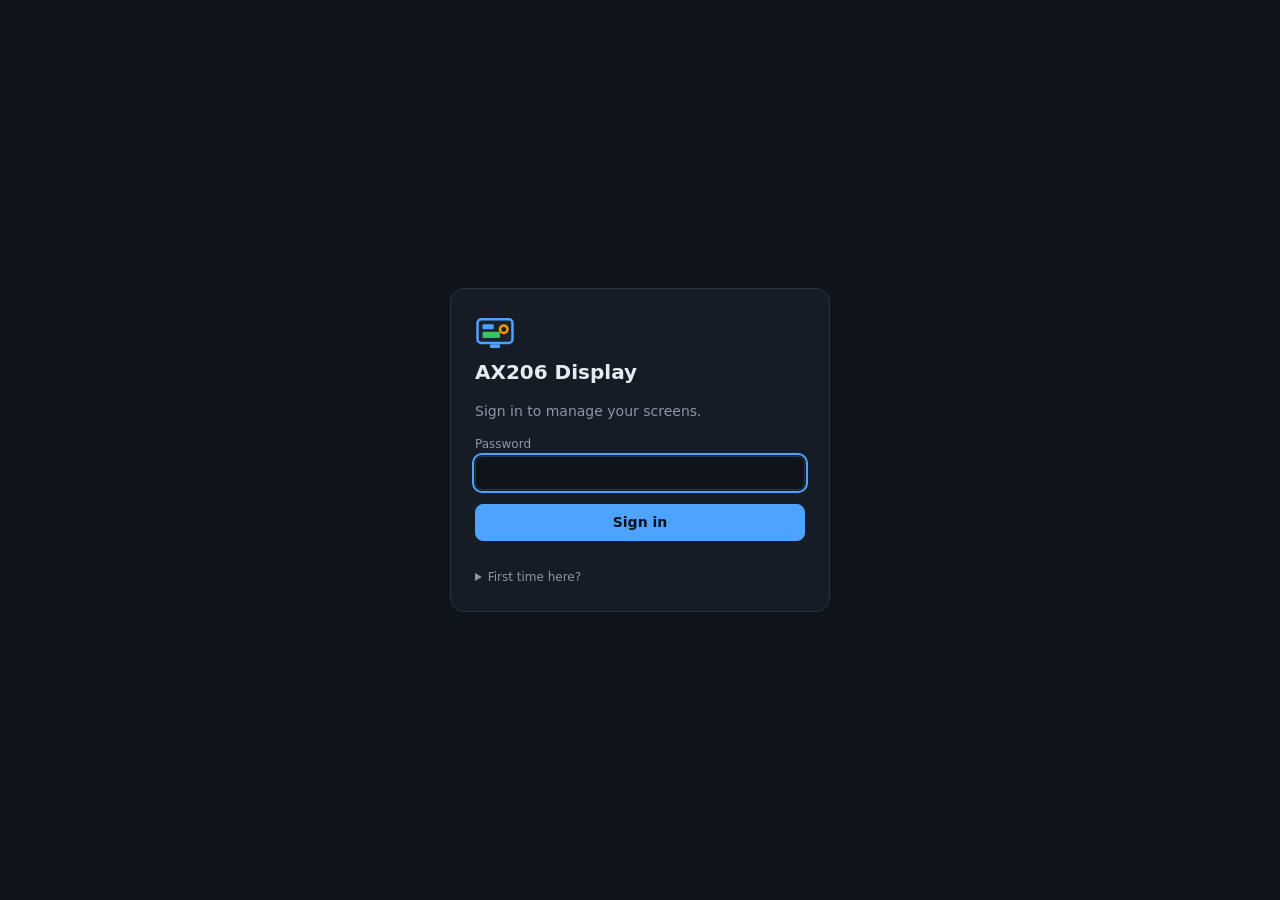
==== src/Ax206Display.Server/wwwroot/index.html @ 2ea3030c "Add a Linux/Raspberry Pi server with a web UI for managing displays The Windows tray app can't run o" ====
<!doctype html>
<html lang="en">
<head>
  <meta charset="utf-8">
  <meta name="viewport" content="width=device-width, initial-scale=1">
  <meta name="color-scheme" content="dark">
  <title>AX206 Display</title>
  <link rel="icon" href="icon.svg" type="image/svg+xml">
  <link rel="stylesheet" href="app.css">
  <script type="module" src="app.js"></script>
</head>
<body>
  <div id="login" class="login" hidden>
    <form id="login-form" class="login-card">
      <img src="icon.svg" alt="" width="40" height="40">
      <h1>AX206 Display</h1>
      <p class="muted">Sign in to manage your screens.</p>
      <label>Password
        <input id="login-password" type="password" autocomplete="current-password" required autofocus>
      </label>
      <button type="submit" class="primary">Sign in</button>
      <p id="login-error" class="error" role="alert"></p>
      <details class="hint">
        <summary>First time here?</summary>
        <p>The first start wrote a random password to <code>initial-password.txt</code> in the data directory
          (<code>/var/lib/ax206display</code> for the packaged service). Read it on the Pi with
          <code>sudo cat /var/lib/ax206display/initial-password.txt</code>.
          Forgot a password you set? Run <code>sudo ax206display-passwd</code>.</p>
      </details>
    </form>
  </div>

  <div id="app" class="app" hidden>
    <header class="topbar">
      <div class="brand"><img src="icon.svg" alt="" width="24" height="24"><span>AX206 Display</span><span id="host-name" class="muted"></span></div>
      <nav class="tabs" aria-label="Sections">
        <button type="button" data-view="displays" class="tab active">Displays</button>
        <button type="button" data-view="integrations" class="tab">Integrations</button>
        <button type="button" data-view="settings" class="tab">Settings</button>
      </nav>
      <button type="button" id="logout" class="ghost">Sign out</button>
    </header>

    <main>
      <section id="view-displays" class="view displays">
        <aside class="device-list">
          <div class="panel-head">
            <h2>Displays</h2>
            <button type="button" id="scan" class="ghost small" title="Look for newly plugged-in displays">Scan USB</button>
          </div>
          <ul id="devices"></ul>
          <p id="no-devices" class="empty" hidden>No displays yet. Plug one in and press <b>Scan USB</b>.</p>
        </aside>

        <section class="editor" id="editor" hidden>
          <div class="toolbar">
            <div class="add-buttons" id="add-buttons"></div>
            <div class="spacer"></div>
            <span id="dirty" class="dirty" hidden>Unsaved changes</span>
            <button type="button" id="revert" class="ghost">Revert</button>
            <button type="button" id="save" class="primary">Save to display</button>
          </div>
          <div class="stage-wrap" id="stage-wrap">
            <div class="stage" id="stage" tabindex="0" aria-label="Layout canvas. Arrow keys move the selected widget.">
              <img id="preview" alt="Live preview of the display">
              <div id="overlays" class="overlays"></div>
            </div>
          </div>
          <p class="muted small stage-hint">Drag to move, drag the corner to resize. Arrow keys nudge (Shift for 10 px). Hold Alt to turn off snapping.</p>
        </section>

        <aside class="inspector" id="inspector" hidden>
          <div id="widget-panel"></div>
          <div id="device-panel"></div>
        </aside>
      </section>

      <section id="view-integrations" class="view narrow" hidden>
        <h2>Integrations</h2>
        <p class="muted">Each one is tested live before it's saved. Passwords are stored encrypted on the Pi and never sent back to the browser; leave a password field blank to keep the saved one.</p>
        <div id="integrations" class="cards"></div>
      </section>

      <section id="view-settings" class="view narrow" hidden>
        <h2>Settings</h2>
        <form id="password-form" class="card">
          <h3>Change web password</h3>
          <label>Current password <input type="password" name="currentPassword" autocomplete="current-password" required></label>
          <label>New password <input type="password" name="newPassword" autocomplete="new-password" minlength="8" required></label>
          <label>Repeat new password <input type="password" name="repeatPassword" autocomplete="new-password" minlength="8" required></label>
          <div class="row"><button type="submit" class="primary">Change password</button><span class="status" role="status"></span></div>
          <p class="muted small">Changing it signs out every other browser.</p>
        </form>
        <div class="card">
          <h3>About this install</h3>
          <dl id="about" class="about"></dl>
        </div>
      </section>
    </main>
  </div>

  <div id="toast" class="toast" role="status" hidden></div>
</body>
</html>
---- src/Ax206Display.Server/wwwroot/app.css ----
:root {
  --bg: #0f131a;
  --panel: #161c26;
  --panel-2: #1d2531;
  --line: #2a3442;
  --text: #e6ebf2;
  --muted: #8b97a8;
  --accent: #4da3ff;
  --accent-ink: #06121f;
  --ok: #34c759;
  --warn: #ffb020;
  --danger: #ff5a52;
  --radius: 10px;
  --font: system-ui, -apple-system, "Segoe UI", Roboto, "Helvetica Neue", Arial, sans-serif;
  --mono: ui-monospace, "SF Mono", Menlo, Consolas, "DejaVu Sans Mono", monospace;
}

* { box-sizing: border-box; }
html, body { margin: 0; height: 100%; }
body { background: var(--bg); color: var(--text); font: 14px/1.45 var(--font); }
[hidden] { display: none !important; }
h1, h2, h3 { margin: 0 0 8px; font-weight: 600; }
h1 { font-size: 20px; }
h2 { font-size: 16px; }
h3 { font-size: 14px; }
code { font-family: var(--mono); font-size: 12px; background: var(--panel-2); padding: 1px 5px; border-radius: 4px; }
.muted { color: var(--muted); }
.small { font-size: 12px; }
.error { color: var(--danger); min-height: 1.2em; margin: 0; }

button, input, select { font: inherit; color: inherit; }
button {
  border: 1px solid var(--line); background: var(--panel-2); color: var(--text);
  padding: 7px 12px; border-radius: 8px; cursor: pointer; white-space: nowrap;
}
button:hover { border-color: #3b4859; }
button:focus-visible, input:focus-visible, select:focus-visible, .stage:focus-visible { outline: 2px solid var(--accent); outline-offset: 1px; }
button.primary { background: var(--accent); border-color: var(--accent); color: var(--accent-ink); font-weight: 600; }
button.primary:hover { filter: brightness(1.08); }
button.ghost { background: transparent; }
button.danger { color: var(--danger); background: transparent; border-color: #4a2a2e; }
button.small { padding: 4px 9px; font-size: 12px; }
button:disabled { opacity: .5; cursor: default; }

input[type=text], input[type=password], input[type=number], input[type=url], select {
  width: 100%; background: var(--bg); border: 1px solid var(--line); border-radius: 7px; padding: 6px 8px;
}
input[type=range] { width: 100%; accent-color: var(--accent); }
input[type=checkbox] { accent-color: var(--accent); }
label { display: block; color: var(--muted); font-size: 12px; margin: 8px 0 0; }
label > input, label > select { margin-top: 3px; color: var(--text); font-size: 14px; }
label.check { display: flex; gap: 6px; align-items: center; color: var(--text); font-size: 13px; }
label.check > input { margin: 0; width: auto; }

/* Login */
.login { min-height: 100%; display: grid; place-items: center; padding: 16px; }
.login-card { width: min(380px, 100%); background: var(--panel); border: 1px solid var(--line); border-radius: 14px; padding: 24px; }
.login-card button { width: 100%; margin-top: 14px; }
.hint { margin-top: 12px; color: var(--muted); font-size: 12px; }
.hint summary { cursor: pointer; }

/* Shell */
.app { min-height: 100%; display: flex; flex-direction: column; }
.topbar {
  display: flex; align-items: center; gap: 16px; padding: 10px 16px;
  border-bottom: 1px solid var(--line); background: var(--panel); position: sticky; top: 0; z-index: 5;
}
.brand { display: flex; gap: 8px; align-items: center; font-weight: 600; }
.brand .muted { font-weight: 400; font-size: 12px; }
.tabs { display: flex; gap: 4px; margin-right: auto; }
.tab { background: transparent; border-color: transparent; color: var(--muted); }
.tab.active { color: var(--text); background: var(--panel-2); border-color: var(--line); }
main { flex: 1; display: flex; min-height: 0; }
.view { flex: 1; min-width: 0; }
.view.narrow { max-width: 760px; margin: 0 auto; padding: 20px 16px 40px; }

/* Displays */
.displays { display: grid; grid-template-columns: 240px minmax(0, 1fr) 300px; min-height: 0; }
.device-list, .inspector { background: var(--panel); border-right: 1px solid var(--line); padding: 14px; overflow: auto; }
.inspector { border-right: 0; border-left: 1px solid var(--line); }
.panel-head { display: flex; align-items: center; justify-content: space-between; margin-bottom: 10px; }
.panel-head h2 { margin: 0; }
#devices { list-style: none; margin: 0; padding: 0; display: grid; gap: 6px; }
#devices button { width: 100%; text-align: left; display: grid; gap: 2px; padding: 9px 10px; background: transparent; white-space: normal; }
#devices button.active { background: var(--panel-2); border-color: var(--accent); }
.device-name { font-weight: 600; display: flex; align-items: center; gap: 7px; overflow-wrap: anywhere; }
.device-meta { color: var(--muted); font-size: 12px; overflow-wrap: anywhere; }
.dot { width: 8px; height: 8px; border-radius: 50%; background: var(--muted); flex: none; }
.dot.on { background: var(--ok); box-shadow: 0 0 6px var(--ok); }
.empty { color: var(--muted); font-size: 13px; }

.editor { display: flex; flex-direction: column; min-width: 0; padding: 14px; gap: 10px; }
.toolbar { display: flex; flex-wrap: wrap; gap: 8px; align-items: center; }
.add-buttons { display: flex; flex-wrap: wrap; gap: 6px; }
.spacer { flex: 1; }
.dirty { color: var(--warn); font-size: 12px; }
.stage-wrap {
  flex: 1; min-height: 260px; display: grid; place-items: center; overflow: auto; padding: 18px;
  background:
    linear-gradient(45deg, #121821 25%, transparent 25%) 0 0 / 16px 16px,
    linear-gradient(-45deg, #121821 25%, transparent 25%) 0 0 / 16px 16px,
    #0c1016;
  border: 1px solid var(--line); border-radius: var(--radius);
}
.stage { position: relative; box-shadow: 0 0 0 10px #05070a, 0 12px 40px rgba(0,0,0,.6); border-radius: 2px; touch-action: none; user-select: none; }
.stage img { display: block; width: 100%; height: 100%; image-rendering: pixelated; background: #000; }
.overlays { position: absolute; inset: 0; }
.widget-box { position: absolute; border: 1px dashed rgba(77,163,255,.45); cursor: move; }
.widget-box:hover { border-color: rgba(77,163,255,.8); }
.widget-box.selected { border: 1.5px solid var(--accent); background: rgba(77,163,255,.07); }
.widget-box .tag {
  position: absolute; left: -1px; top: -18px; font-size: 10px; line-height: 16px; padding: 0 5px;
  background: var(--accent); color: var(--accent-ink); border-radius: 3px 3px 0 0; white-space: nowrap; pointer-events: none;
}
.widget-box:not(.selected) .tag { display: none; }
.widget-box .handle {
  position: absolute; right: -6px; bottom: -6px; width: 12px; height: 12px; border-radius: 3px;
  background: var(--accent); border: 2px solid var(--bg); cursor: nwse-resize; display: none;
}
.widget-box.selected .handle { display: block; }
.stage-hint { margin: 0; }

.inspector h3 { margin-top: 4px; }
.inspector section + section { margin-top: 18px; padding-top: 14px; border-top: 1px solid var(--line); }
.grid2 { display: grid; grid-template-columns: 1fr 1fr; gap: 0 8px; }
.grid4 { display: grid; grid-template-columns: repeat(4, 1fr); gap: 0 6px; }
.row { display: flex; gap: 8px; align-items: center; flex-wrap: wrap; margin-top: 10px; }
.swatches { display: flex; flex-wrap: wrap; gap: 5px; margin-top: 5px; }
.swatch { width: 22px; height: 22px; padding: 0; border-radius: 6px; border: 2px solid transparent; }
.swatch.active { border-color: var(--text); }
.swatch.none { background: repeating-linear-gradient(45deg, #333 0 4px, #555 4px 8px); }
input[type=color] { width: 30px; height: 26px; padding: 0; border: 1px solid var(--line); border-radius: 6px; background: none; }
.bg-thumb { font-size: 12px; color: var(--muted); }
.value-hint { color: var(--muted); font-size: 11px; margin-top: 2px; min-height: 1em; }

/* Cards */
.cards { display: grid; gap: 14px; margin-top: 14px; }
.card { background: var(--panel); border: 1px solid var(--line); border-radius: var(--radius); padding: 16px; }
.card + .card { margin-top: 14px; }
.card-head { display: flex; align-items: center; gap: 10px; }
.card-head h3 { margin: 0; }
.badge { font-size: 11px; padding: 2px 8px; border-radius: 99px; background: var(--panel-2); color: var(--muted); border: 1px solid var(--line); }
.badge.ok { color: var(--ok); border-color: #1f4a2c; }
.status { font-size: 13px; color: var(--muted); overflow-wrap: anywhere; }
.status.ok { color: var(--ok); }
.status.bad { color: var(--danger); }
.thumb-row { display: flex; gap: 6px; align-items: flex-end; }
.thumb-row label { flex: 1; }
.about { display: grid; grid-template-columns: max-content 1fr; gap: 6px 14px; margin: 0; }
.about dt { color: var(--muted); }
.about dd { margin: 0; overflow-wrap: anywhere; }

.toast {
  position: fixed; left: 50%; bottom: 20px; transform: translateX(-50%); z-index: 20;
  background: var(--panel-2); border: 1px solid var(--line); padding: 10px 16px; border-radius: 10px;
  box-shadow: 0 8px 30px rgba(0,0,0,.5); max-width: calc(100% - 32px);
}
.toast.bad { border-color: var(--danger); }

@media (max-width: 1100px) {
  .displays { grid-template-columns: 200px minmax(0, 1fr); }
  .inspector { grid-column: 1 / -1; border-left: 0; border-top: 1px solid var(--line); display: grid; grid-template-columns: 1fr 1fr; gap: 18px; }
  .inspector section + section { margin-top: 0; padding-top: 0; border-top: 0; }
}
@media (max-width: 720px) {
  .topbar { flex-wrap: wrap; gap: 8px; }
  .tabs { order: 3; width: 100%; }
  .displays { grid-template-columns: 1fr; }
  .device-list { border-right: 0; border-bottom: 1px solid var(--line); }
  .inspector { grid-template-columns: 1fr; }
  .editor { padding: 10px; }
  .stage-wrap { padding: 10px; }
}
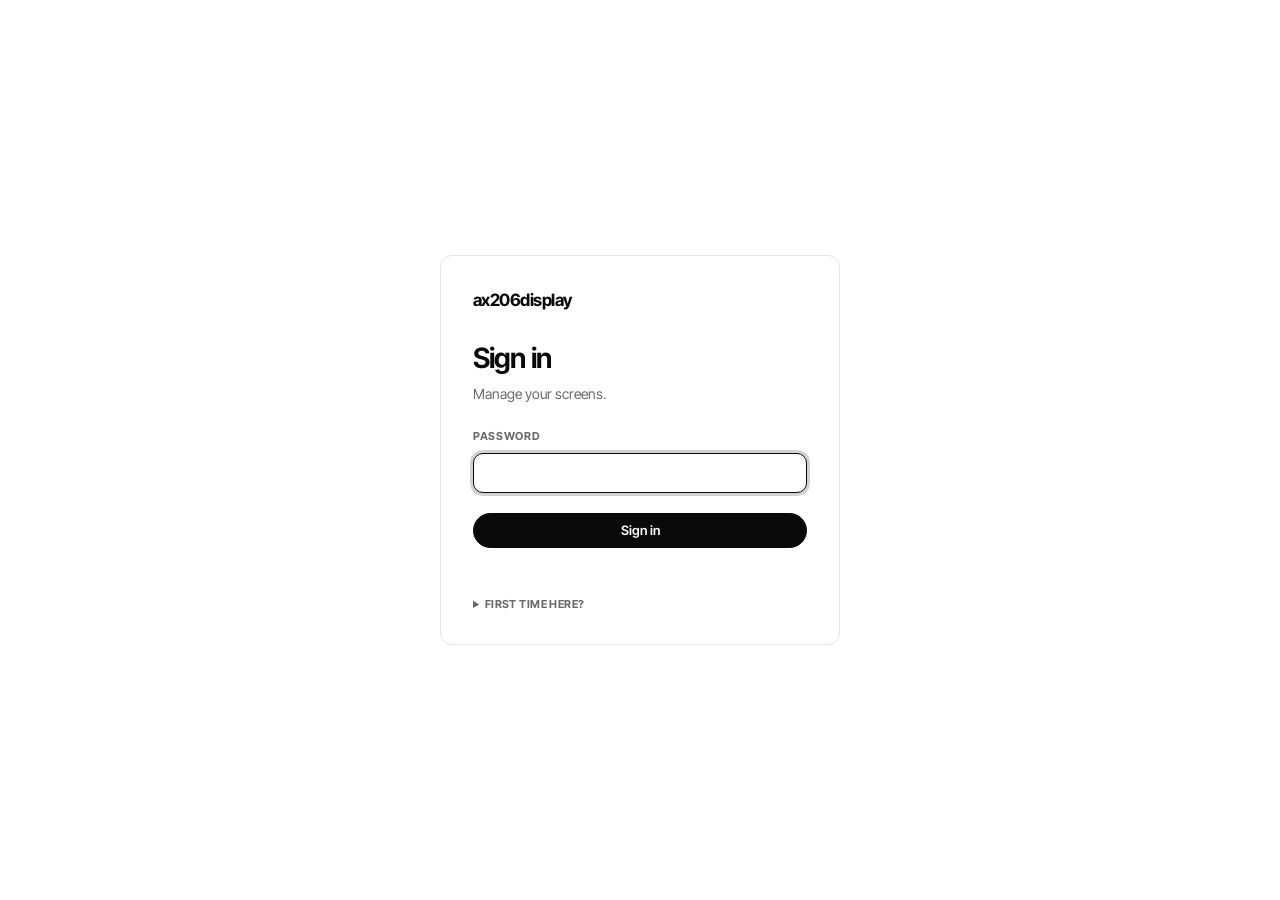
==== commit 39a43cfe: "Restyle the web UI with the Nullobj design system Monochrome, Inter Tight, pill controls, hairline r" ====
--- a/src/Ax206Display.Server/wwwroot/index.html
+++ b/src/Ax206Display.Server/wwwroot/index.html
@@ -3,25 +3,28 @@
 <head>
   <meta charset="utf-8">
   <meta name="viewport" content="width=device-width, initial-scale=1">
-  <meta name="color-scheme" content="dark">
+  <meta name="color-scheme" content="light dark">
   <title>AX206 Display</title>
   <link rel="icon" href="icon.svg" type="image/svg+xml">
+  <script src="theme.js"></script>
+  <link rel="stylesheet" href="ds.css">
   <link rel="stylesheet" href="app.css">
   <script type="module" src="app.js"></script>
 </head>
 <body>
   <div id="login" class="login" hidden>
-    <form id="login-form" class="login-card">
-      <img src="icon.svg" alt="" width="40" height="40">
-      <h1>AX206 Display</h1>
-      <p class="muted">Sign in to manage your screens.</p>
-      <label>Password
-        <input id="login-password" type="password" autocomplete="current-password" required autofocus>
-      </label>
-      <button type="submit" class="primary">Sign in</button>
+    <form id="login-form" class="card login-card">
+      <span class="brand">ax206display</span>
+      <h1>Sign in</h1>
+      <p class="muted">Manage your screens.</p>
+      <div class="field">
+        <label for="login-password">Password</label>
+        <input id="login-password" class="input" type="password" autocomplete="current-password" required autofocus>
+      </div>
+      <button type="submit" class="btn btn-primary btn-block">Sign in</button>
       <p id="login-error" class="error" role="alert"></p>
       <details class="hint">
-        <summary>First time here?</summary>
+        <summary class="caps">First time here?</summary>
         <p>The first start wrote a random password to <code>initial-password.txt</code> in the data directory
           (<code>/var/lib/ax206display</code> for the packaged service). Read it on the Pi with
           <code>sudo cat /var/lib/ax206display/initial-password.txt</code>.
@@ -30,68 +33,76 @@
     </form>
   </div>
 
-  <div id="app" class="app" hidden>
-    <header class="topbar">
-      <div class="brand"><img src="icon.svg" alt="" width="24" height="24"><span>AX206 Display</span><span id="host-name" class="muted"></span></div>
-      <nav class="tabs" aria-label="Sections">
-        <button type="button" data-view="displays" class="tab active">Displays</button>
-        <button type="button" data-view="integrations" class="tab">Integrations</button>
-        <button type="button" data-view="settings" class="tab">Settings</button>
+  <div id="app" class="shell" hidden>
+    <aside class="rail">
+      <span class="brand">ax206display</span>
+      <nav class="nav" aria-label="Sections">
+        <button type="button" data-view="displays" class="tab active" data-active="true">Displays</button>
+        <button type="button" data-view="integrations" class="tab" data-active="false">Integrations</button>
+        <button type="button" data-view="settings" class="tab" data-active="false">Settings</button>
       </nav>
-      <button type="button" id="logout" class="ghost">Sign out</button>
-    </header>
+      <div class="rail-foot">
+        <button type="button" id="theme-toggle" class="rail-link caps" aria-label="Switch between light and dark">Dark mode</button>
+        <button type="button" id="logout" class="rail-link caps">Sign out</button>
+      </div>
+    </aside>
 
-    <main>
-      <section id="view-displays" class="view displays">
-        <aside class="device-list">
-          <div class="panel-head">
-            <h2>Displays</h2>
-            <button type="button" id="scan" class="ghost small" title="Look for newly plugged-in displays">Scan USB</button>
-          </div>
+    <main class="main">
+      <div class="dateline caps">
+        <span>AX206 Display <span id="host-name"></span></span>
+        <span id="dateline-count"></span>
+      </div>
+
+      <section id="view-displays" class="view">
+        <h1 class="view-title">Displays</h1>
+        <div class="device-bar">
           <ul id="devices"></ul>
-          <p id="no-devices" class="empty" hidden>No displays yet. Plug one in and press <b>Scan USB</b>.</p>
-        </aside>
+          <button type="button" id="scan" class="btn small" title="Look for newly plugged-in displays">Scan USB <span class="arrow">→</span></button>
+        </div>
+        <p id="no-devices" class="empty" hidden>No displays yet. Plug one in and press <b>Scan USB</b>.</p>
 
-        <section class="editor" id="editor" hidden>
-          <div class="toolbar">
-            <div class="add-buttons" id="add-buttons"></div>
-            <div class="spacer"></div>
-            <span id="dirty" class="dirty" hidden>Unsaved changes</span>
-            <button type="button" id="revert" class="ghost">Revert</button>
-            <button type="button" id="save" class="primary">Save to display</button>
-          </div>
-          <div class="stage-wrap" id="stage-wrap">
-            <div class="stage" id="stage" tabindex="0" aria-label="Layout canvas. Arrow keys move the selected widget.">
-              <img id="preview" alt="Live preview of the display">
-              <div id="overlays" class="overlays"></div>
+        <div class="workspace" id="workspace" hidden>
+          <section class="editor" id="editor">
+            <div class="toolbar">
+              <div class="add-buttons" id="add-buttons"></div>
+              <div class="spacer"></div>
+              <span id="dirty" class="dirty caps" hidden>Unsaved changes</span>
+              <button type="button" id="revert" class="btn small">Revert</button>
+              <button type="button" id="save" class="btn btn-primary small">Save to display</button>
             </div>
-          </div>
-          <p class="muted small stage-hint">Drag to move, drag the corner to resize. Arrow keys nudge (Shift for 10 px). Hold Alt to turn off snapping.</p>
-        </section>
+            <div class="stage-wrap" id="stage-wrap">
+              <div class="stage" id="stage" tabindex="0" aria-label="Layout canvas. Arrow keys move the selected widget.">
+                <img id="preview" alt="Live preview of the display">
+                <div id="overlays" class="overlays"></div>
+              </div>
+            </div>
+            <p class="muted small stage-hint">Drag to move, drag the corner to resize. Arrow keys nudge (Shift for 10 px). Hold Alt to turn off snapping.</p>
+          </section>
 
-        <aside class="inspector" id="inspector" hidden>
-          <div id="widget-panel"></div>
-          <div id="device-panel"></div>
-        </aside>
+          <aside class="inspector card" id="inspector">
+            <div id="widget-panel"></div>
+            <div id="device-panel"></div>
+          </aside>
+        </div>
       </section>
 
       <section id="view-integrations" class="view narrow" hidden>
-        <h2>Integrations</h2>
-        <p class="muted">Each one is tested live before it's saved. Passwords are stored encrypted on the Pi and never sent back to the browser; leave a password field blank to keep the saved one.</p>
+        <h1 class="view-title">Integrations</h1>
+        <p class="muted lead">Each one is tested live before it's saved. Passwords are stored encrypted on the Pi and never sent back to the browser; leave a password field blank to keep the saved one.</p>
         <div id="integrations" class="cards"></div>
       </section>
 
       <section id="view-settings" class="view narrow" hidden>
-        <h2>Settings</h2>
-        <form id="password-form" class="card">
+        <h1 class="view-title">Settings</h1>
+        <form id="password-form" class="card pad">
           <h3>Change web password</h3>
-          <label>Current password <input type="password" name="currentPassword" autocomplete="current-password" required></label>
-          <label>New password <input type="password" name="newPassword" autocomplete="new-password" minlength="8" required></label>
-          <label>Repeat new password <input type="password" name="repeatPassword" autocomplete="new-password" minlength="8" required></label>
-          <div class="row"><button type="submit" class="primary">Change password</button><span class="status" role="status"></span></div>
+          <div class="field"><label>Current password</label><input class="input" type="password" name="currentPassword" autocomplete="current-password" required></div>
+          <div class="field"><label>New password</label><input class="input" type="password" name="newPassword" autocomplete="new-password" minlength="8" required></div>
+          <div class="field"><label>Repeat new password</label><input class="input" type="password" name="repeatPassword" autocomplete="new-password" minlength="8" required></div>
+          <div class="row"><button type="submit" class="btn btn-primary">Change password</button><span class="status" role="status"></span></div>
           <p class="muted small">Changing it signs out every other browser.</p>
         </form>
-        <div class="card">
+        <div class="card pad">
           <h3>About this install</h3>
           <dl id="about" class="about"></dl>
         </div>
--- a/src/Ax206Display.Server/wwwroot/ds.css
+++ b/src/Ax206Display.Server/wwwroot/ds.css
@@ -0,0 +1,457 @@
+/*
+ * Nullobj design system (nullobj-site 0.1.0): tokens, base styles and the
+ * global classes (.caps .pill .card .field .input .btn .seg .tag .status-dot),
+ * copied verbatim from the design system's compiled stylesheet. App-specific
+ * layout lives in app.css and only uses these tokens. To update, re-copy from
+ * the design system rather than editing here.
+ */
+@font-face{
+  font-family: 'Inter Tight Variable';
+  font-style: normal;
+  font-display: swap;
+  font-weight: 100 900;
+  src: url(fonts/inter-tight-cyrillic-ext-wght-normal.woff2) format('woff2-variations');
+  unicode-range: U+0460-052F,U+1C80-1C8A,U+20B4,U+2DE0-2DFF,U+A640-A69F,U+FE2E-FE2F;
+}
+@font-face{
+  font-family: 'Inter Tight Variable';
+  font-style: normal;
+  font-display: swap;
+  font-weight: 100 900;
+  src: url(fonts/inter-tight-cyrillic-wght-normal.woff2) format('woff2-variations');
+  unicode-range: U+0301,U+0400-045F,U+0490-0491,U+04B0-04B1,U+2116;
+}
+@font-face{
+  font-family: 'Inter Tight Variable';
+  font-style: normal;
+  font-display: swap;
+  font-weight: 100 900;
+  src: url(fonts/inter-tight-greek-ext-wght-normal.woff2) format('woff2-variations');
+  unicode-range: U+1F00-1FFF;
+}
+@font-face{
+  font-family: 'Inter Tight Variable';
+  font-style: normal;
+  font-display: swap;
+  font-weight: 100 900;
+  src: url(fonts/inter-tight-greek-wght-normal.woff2) format('woff2-variations');
+  unicode-range: U+0370-0377,U+037A-037F,U+0384-038A,U+038C,U+038E-03A1,U+03A3-03FF;
+}
+@font-face{
+  font-family: 'Inter Tight Variable';
+  font-style: normal;
+  font-display: swap;
+  font-weight: 100 900;
+  src: url(fonts/inter-tight-vietnamese-wght-normal.woff2) format('woff2-variations');
+  unicode-range: U+0102-0103,U+0110-0111,U+0128-0129,U+0168-0169,U+01A0-01A1,U+01AF-01B0,U+0300-0301,U+0303-0304,U+0308-0309,U+0323,U+0329,U+1EA0-1EF9,U+20AB;
+}
+@font-face{
+  font-family: 'Inter Tight Variable';
+  font-style: normal;
+  font-display: swap;
+  font-weight: 100 900;
+  src: url(fonts/inter-tight-latin-ext-wght-normal.woff2) format('woff2-variations');
+  unicode-range: U+0100-02BA,U+02BD-02C5,U+02C7-02CC,U+02CE-02D7,U+02DD-02FF,U+0304,U+0308,U+0329,U+1D00-1DBF,U+1E00-1E9F,U+1EF2-1EFF,U+2020,U+20A0-20AB,U+20AD-20C0,U+2113,U+2C60-2C7F,U+A720-A7FF;
+}
+@font-face{
+  font-family: 'Inter Tight Variable';
+  font-style: normal;
+  font-display: swap;
+  font-weight: 100 900;
+  src: url(fonts/inter-tight-latin-wght-normal.woff2) format('woff2-variations');
+  unicode-range: U+0000-00FF,U+0131,U+0152-0153,U+02BB-02BC,U+02C6,U+02DA,U+02DC,U+0304,U+0308,U+0329,U+2000-206F,U+20AC,U+2122,U+2191,U+2193,U+2212,U+2215,U+FEFF,U+FFFD;
+}
+
+:root {
+  --bg: #ffffff;
+  --fg: #0a0a0a;
+  --muted: #6a6a6a;
+  --faint: #9a9a9a;
+  --line: #e6e6e6;
+  --line-strong: #cfcfcf;
+  --wash: #f5f5f5;
+  --danger: #c4262b;
+  --ok: #138a4a;
+  --font-sans: "Inter Tight Variable", "Inter Tight", ui-sans-serif, system-ui, -apple-system, "Segoe UI", sans-serif;
+  --font-mono: ui-monospace, "SF Mono", "JetBrains Mono", Menlo, Consolas, monospace;
+  --gutter: clamp(16px, 2vw, 28px);
+  --page-max: 1320px;
+  --measure: 680px;
+  --radius-pill: 999px;
+  --radius-lg: 18px;
+  --radius-md: 12px;
+  --radius-sm: 8px;
+  --ease-out: cubic-bezier(0.22, 0.61, 0.36, 1);
+  --dur-fast: 140ms;
+  --dur-base: 240ms;
+  --spot: var(--fg);
+  --spot-deep: var(--fg);
+  --spot-press: #333333;
+  --spot-soft: var(--wash);
+  --on-accent: var(--bg);
+  --color-bg: var(--wash);
+  --color-surface: var(--bg);
+  --color-surface-2: #fafafa;
+  --color-surface-sunken: var(--wash);
+  --color-text: var(--fg);
+  --color-text-secondary: #4a4a4a;
+  --color-text-tertiary: var(--muted);
+  --color-border-hairline: var(--line);
+  --color-border-2: var(--line-strong);
+  --color-divider: var(--line);
+  --color-neutral-100: #f5f5f5;
+  --color-neutral-200: #ececec;
+  --color-neutral-300: #e0e0e0;
+  --color-neutral-400: #9a9a9a;
+  --color-neutral-500: #6a6a6a;
+  --color-neutral-600: #4a4a4a;
+  --color-neutral-700: #2e2e2e;
+  --color-neutral-800: #1c1c1c;
+  --color-neutral-900: #0a0a0a;
+  --status-ok: var(--ok);
+  --status-ok-soft: #dff3e8;
+  --status-warn: #b7791f;
+  --status-warn-soft: #fbefd5;
+  --status-err: var(--danger);
+  --status-err-soft: #fbe4e5;
+  --status-idle: #9a9a9a;
+  --color-danger-100: var(--status-err-soft);
+  --color-danger-400: var(--status-err);
+  --color-danger-700: #9d1c20;
+  --font-family-base: var(--font-sans);
+  --font-heading: var(--font-sans);
+  --font-body: var(--font-sans);
+  --space-xs: 4px;
+  --space-sm: 8px;
+  --space-md: 12px;
+  --space-lg: 16px;
+  --space-xl: 20px;
+  --space-2xl: 24px;
+  --space-3xl: 32px;
+  --space-1: var(--space-xs);
+  --space-2: var(--space-sm);
+  --space-3: var(--space-md);
+  --space-4: var(--space-lg);
+  --space-6: var(--space-2xl);
+  --space-8: var(--space-3xl);
+  --radius-card: var(--radius-md);
+  --radius-control: 10px;
+  --radius-badge: var(--radius-pill);
+  --radius-full: 999px;
+  --shadow-1: 0 1px 2px rgba(0, 0, 0, 0.06);
+  --shadow-pop: 0 18px 40px rgba(0, 0, 0, 0.16), 0 2px 6px rgba(0, 0, 0, 0.08);
+  --ring: 0 0 0 3px rgba(10, 10, 10, 0.18);
+  --tracking-tight: -0.03em;
+  --tracking-caps: 0.06em;
+  --leading-body: 1.5;
+  --text-heading: 14px;
+  --text-body: 14px;
+  --text-label: 11px;
+  color-scheme: light;
+}
+[data-theme="dark"] {
+  --bg: #0a0a0a;
+  --fg: #f4f4f4;
+  --muted: #9b9b9b;
+  --faint: #6f6f6f;
+  --line: #242424;
+  --line-strong: #3a3a3a;
+  --wash: #141414;
+  --danger: #ff7b7f;
+  --ok: #4cd08b;
+  --spot-press: #cfcfcf;
+  --color-bg: #050505;
+  --color-surface: #0f0f0f;
+  --color-surface-2: #141414;
+  --color-surface-sunken: #080808;
+  --color-text-secondary: #bdbdbd;
+  --color-neutral-100: #141414;
+  --color-neutral-200: #1c1c1c;
+  --color-neutral-300: #2a2a2a;
+  --color-neutral-600: #bdbdbd;
+  --color-neutral-700: #d6d6d6;
+  --color-neutral-800: #e8e8e8;
+  --color-neutral-900: #f4f4f4;
+  --status-ok-soft: #10301f;
+  --status-warn-soft: #3a2c07;
+  --status-err-soft: #3d1618;
+  --color-danger-700: #ff8a8d;
+  --shadow-1: 0 1px 2px rgba(0, 0, 0, 0.5);
+  --shadow-pop: 0 18px 40px rgba(0, 0, 0, 0.7);
+  --ring: 0 0 0 3px rgba(244, 244, 244, 0.25);
+  color-scheme: dark;
+}
+* {
+  box-sizing: border-box;
+}
+html {
+  scroll-behavior: smooth;
+}
+body {
+  margin: 0;
+  background: var(--bg);
+  color: var(--fg);
+  font-family: var(--font-sans);
+  font-size: var(--text-body);
+  line-height: var(--leading-body);
+  -webkit-font-smoothing: antialiased;
+  text-rendering: optimizeLegibility;
+  transition: background var(--dur-base) var(--ease-out), color var(--dur-base) var(--ease-out);
+}
+h1, h2, h3, h4, h5, h6 {
+  font-family: var(--font-sans);
+  margin: 0;
+}
+p {
+  margin: 0;
+}
+a {
+  color: inherit;
+  text-decoration: none;
+}
+img {
+  display: block;
+  max-width: 100%;
+}
+button {
+  font: inherit;
+  color: inherit;
+}
+:focus {
+  outline: none;
+}
+:focus-visible {
+  outline: 2px solid var(--fg);
+  outline-offset: 3px;
+}
+::selection {
+  background: var(--fg);
+  color: var(--bg);
+}
+.skip-link {
+  position: absolute;
+  left: 12px;
+  top: -60px;
+  z-index: 100;
+  background: var(--fg);
+  color: var(--bg);
+  padding: 10px 16px;
+  border-radius: var(--radius-pill);
+  font-size: 13px;
+  font-weight: 600;
+  transition: top var(--dur-fast) var(--ease-out);
+}
+.skip-link:focus {
+  top: 12px;
+}
+.container {
+  width: 100%;
+  max-width: var(--page-max);
+  margin: 0 auto;
+  padding: 0 var(--gutter);
+}
+.caps {
+  font-size: 11px;
+  font-weight: 700;
+  letter-spacing: 0.04em;
+  text-transform: uppercase;
+}
+.page-enter {
+  animation: page-enter 420ms var(--ease-out) both;
+}
+@keyframes page-enter {
+  from {
+    opacity: 0;
+    transform: translateY(10px);
+  }
+  to {
+    opacity: 1;
+    transform: none;
+  }
+}
+@media (prefers-reduced-motion: reduce) {
+  html {
+    scroll-behavior: auto;
+  }
+  .page-enter {
+    animation: none;
+  }
+  * {
+    transition-duration: 0.01ms !important;
+  }
+}
+.pill {
+  display: inline-flex;
+  align-items: center;
+  gap: 12px;
+  height: 36px;
+  padding: 0 16px;
+  border-radius: var(--radius-pill);
+  background: var(--fg);
+  color: var(--bg);
+  font-size: 11px;
+  font-weight: 500;
+  letter-spacing: 0.08em;
+  text-transform: uppercase;
+  border: 1px solid var(--fg);
+  cursor: pointer;
+  transition: background var(--dur-fast) var(--ease-out), color var(--dur-fast) var(--ease-out);
+}
+.pill:hover {
+  background: transparent;
+  color: var(--fg);
+}
+.arrow {
+  display: inline-block;
+  transition: transform 0.2s ease;
+}
+a:hover .arrow,
+a:focus-visible .arrow,
+button:hover .arrow {
+  transform: translateX(3px);
+}
+.card {
+  background: var(--color-surface);
+  border: 1px solid var(--line);
+  border-radius: var(--radius-md);
+}
+.field > label {
+  display: block;
+  font-weight: 700;
+  font-size: var(--text-label);
+  letter-spacing: var(--tracking-caps);
+  text-transform: uppercase;
+  margin-bottom: var(--space-sm);
+  color: var(--muted);
+}
+.input {
+  width: 100%;
+  min-height: 42px;
+  padding: 8px var(--space-lg);
+  font: inherit;
+  font-size: var(--text-body);
+  color: var(--fg);
+  caret-color: var(--fg);
+  background: var(--bg);
+  border: 1px solid var(--line-strong);
+  border-radius: var(--radius-control);
+  transition: border-color var(--dur-fast) var(--ease-out);
+}
+.input::placeholder {
+  color: var(--faint);
+}
+.input:hover {
+  border-color: var(--faint);
+}
+.input:focus-visible {
+  outline: none;
+  border-color: var(--fg);
+  box-shadow: var(--ring);
+}
+textarea.input {
+  min-height: 90px;
+  resize: vertical;
+}
+.btn {
+  display: inline-flex;
+  align-items: center;
+  justify-content: center;
+  gap: 6px;
+  cursor: pointer;
+  font-weight: 600;
+  font-size: 13px;
+  line-height: 1.2;
+  color: var(--fg);
+  background: var(--bg);
+  border: 1px solid var(--line-strong);
+  padding: 9px var(--space-xl);
+  border-radius: var(--radius-pill);
+  transition: background var(--dur-fast) var(--ease-out), border-color var(--dur-fast) var(--ease-out), color var(--dur-fast) var(--ease-out);
+}
+.btn:hover {
+  border-color: var(--fg);
+}
+.btn:disabled {
+  opacity: 0.4;
+  cursor: not-allowed;
+}
+.btn-primary {
+  background: var(--fg);
+  border-color: var(--fg);
+  color: var(--bg);
+}
+.btn-primary:hover {
+  background: var(--spot-press);
+  border-color: var(--spot-press);
+}
+.btn-block {
+  width: 100%;
+}
+.seg {
+  display: inline-flex;
+  gap: var(--space-xs);
+  padding: var(--space-xs);
+  background: var(--wash);
+  border: 1px solid var(--line);
+  border-radius: var(--radius-pill);
+}
+.seg-opt {
+  display: inline-flex;
+  align-items: center;
+  gap: 6px;
+  padding: 6px 16px;
+  font-size: 13px;
+  color: var(--muted);
+  border-radius: var(--radius-pill);
+  cursor: pointer;
+  transition: background var(--dur-fast) var(--ease-out), color var(--dur-fast) var(--ease-out);
+}
+.seg-opt:has(input:checked) {
+  background: var(--fg);
+  color: var(--bg);
+  font-weight: 600;
+}
+.seg-opt:not(:has(input:checked)):hover {
+  color: var(--fg);
+}
+.seg-opt input {
+  position: absolute;
+  opacity: 0;
+  width: 0;
+  height: 0;
+  pointer-events: none;
+}
+.tag {
+  display: inline-flex;
+  align-items: center;
+  font-size: 11px;
+  font-weight: 600;
+  letter-spacing: 0.04em;
+  text-transform: uppercase;
+  padding: 4px 12px;
+  border-radius: var(--radius-pill);
+  border: 1px solid var(--line-strong);
+  color: var(--muted);
+}
+.tag-accent {
+  background: var(--fg);
+  border-color: var(--fg);
+  color: var(--bg);
+}
+.status-dot {
+  display: inline-block;
+  width: 6px;
+  height: 6px;
+  border-radius: var(--radius-full);
+  background: var(--status-idle);
+  flex: none;
+}
+.status-dot[data-status="ok"] {
+  background: var(--status-ok);
+}
+.status-dot[data-status="warn"] {
+  background: var(--status-warn);
+}
+.status-dot[data-status="err"] {
+  background: var(--status-err);
+}
--- a/src/Ax206Display.Server/wwwroot/app.css
+++ b/src/Ax206Display.Server/wwwroot/app.css
@@ -1,173 +1,215 @@
-:root {
-  --bg: #0f131a;
-  --panel: #161c26;
-  --panel-2: #1d2531;
-  --line: #2a3442;
-  --text: #e6ebf2;
-  --muted: #8b97a8;
-  --accent: #4da3ff;
-  --accent-ink: #06121f;
-  --ok: #34c759;
-  --warn: #ffb020;
-  --danger: #ff5a52;
-  --radius: 10px;
-  --font: system-ui, -apple-system, "Segoe UI", Roboto, "Helvetica Neue", Arial, sans-serif;
-  --mono: ui-monospace, "SF Mono", Menlo, Consolas, "DejaVu Sans Mono", monospace;
-}
-
-* { box-sizing: border-box; }
-html, body { margin: 0; height: 100%; }
-body { background: var(--bg); color: var(--text); font: 14px/1.45 var(--font); }
+/*
+ * App layout, styled with the Nullobj design system (ds.css): its tokens and
+ * global classes only. No colour accents, no card shadows, one typeface.
+ * Light and dark come from html[data-theme], set by theme.js.
+ */
+
 [hidden] { display: none !important; }
-h1, h2, h3 { margin: 0 0 8px; font-weight: 600; }
-h1 { font-size: 20px; }
-h2 { font-size: 16px; }
-h3 { font-size: 14px; }
-code { font-family: var(--mono); font-size: 12px; background: var(--panel-2); padding: 1px 5px; border-radius: 4px; }
+html, body { height: 100%; }
+h1, h2, h3 { font-weight: 650; letter-spacing: var(--tracking-tight); }
+h3 { font-size: 15px; }
+code {
+  font-family: var(--font-mono); font-size: 0.85em; background: var(--wash);
+  border: 1px solid var(--line); padding: 0.1em 0.4em; border-radius: 6px;
+}
 .muted { color: var(--muted); }
 .small { font-size: 12px; }
-.error { color: var(--danger); min-height: 1.2em; margin: 0; }
-
-button, input, select { font: inherit; color: inherit; }
-button {
-  border: 1px solid var(--line); background: var(--panel-2); color: var(--text);
-  padding: 7px 12px; border-radius: 8px; cursor: pointer; white-space: nowrap;
-}
-button:hover { border-color: #3b4859; }
-button:focus-visible, input:focus-visible, select:focus-visible, .stage:focus-visible { outline: 2px solid var(--accent); outline-offset: 1px; }
-button.primary { background: var(--accent); border-color: var(--accent); color: var(--accent-ink); font-weight: 600; }
-button.primary:hover { filter: brightness(1.08); }
-button.ghost { background: transparent; }
-button.danger { color: var(--danger); background: transparent; border-color: #4a2a2e; }
-button.small { padding: 4px 9px; font-size: 12px; }
-button:disabled { opacity: .5; cursor: default; }
+.error { color: var(--danger); min-height: 1.2em; margin-top: var(--space-md); font-size: 13px; }
+.empty { color: var(--muted); font-size: 13px; margin: var(--space-lg) 0; }
+.lead { max-width: var(--measure); margin-bottom: var(--space-2xl); }
+.brand { font-weight: 700; font-size: 17px; letter-spacing: var(--tracking-tight); display: block; }
+
+/* ---------------------------------------------------------------- controls */
+
+label {
+  display: block; margin-top: var(--space-md); font-weight: 700; font-size: var(--text-label);
+  letter-spacing: var(--tracking-caps); text-transform: uppercase; color: var(--muted);
+}
+label > input:not([type=checkbox]):not([type=range]):not([type=color]),
+label > select,
+label > .swatches { margin-top: var(--space-sm); }
+label.check {
+  display: flex; align-items: center; gap: var(--space-sm); margin-top: 0; color: var(--fg);
+  font-weight: 500; font-size: 13px; letter-spacing: 0; text-transform: none; cursor: pointer;
+}
+label.check > input { margin: 0; width: auto; }
 
 input[type=text], input[type=password], input[type=number], input[type=url], select {
-  width: 100%; background: var(--bg); border: 1px solid var(--line); border-radius: 7px; padding: 6px 8px;
-}
-input[type=range] { width: 100%; accent-color: var(--accent); }
-input[type=checkbox] { accent-color: var(--accent); }
-label { display: block; color: var(--muted); font-size: 12px; margin: 8px 0 0; }
-label > input, label > select { margin-top: 3px; color: var(--text); font-size: 14px; }
-label.check { display: flex; gap: 6px; align-items: center; color: var(--text); font-size: 13px; }
-label.check > input { margin: 0; width: auto; }
-
-/* Login */
-.login { min-height: 100%; display: grid; place-items: center; padding: 16px; }
-.login-card { width: min(380px, 100%); background: var(--panel); border: 1px solid var(--line); border-radius: 14px; padding: 24px; }
-.login-card button { width: 100%; margin-top: 14px; }
-.hint { margin-top: 12px; color: var(--muted); font-size: 12px; }
-.hint summary { cursor: pointer; }
-
-/* Shell */
-.app { min-height: 100%; display: flex; flex-direction: column; }
-.topbar {
-  display: flex; align-items: center; gap: 16px; padding: 10px 16px;
-  border-bottom: 1px solid var(--line); background: var(--panel); position: sticky; top: 0; z-index: 5;
-}
-.brand { display: flex; gap: 8px; align-items: center; font-weight: 600; }
-.brand .muted { font-weight: 400; font-size: 12px; }
-.tabs { display: flex; gap: 4px; margin-right: auto; }
-.tab { background: transparent; border-color: transparent; color: var(--muted); }
-.tab.active { color: var(--text); background: var(--panel-2); border-color: var(--line); }
-main { flex: 1; display: flex; min-height: 0; }
-.view { flex: 1; min-width: 0; }
-.view.narrow { max-width: 760px; margin: 0 auto; padding: 20px 16px 40px; }
-
-/* Displays */
-.displays { display: grid; grid-template-columns: 240px minmax(0, 1fr) 300px; min-height: 0; }
-.device-list, .inspector { background: var(--panel); border-right: 1px solid var(--line); padding: 14px; overflow: auto; }
-.inspector { border-right: 0; border-left: 1px solid var(--line); }
-.panel-head { display: flex; align-items: center; justify-content: space-between; margin-bottom: 10px; }
-.panel-head h2 { margin: 0; }
-#devices { list-style: none; margin: 0; padding: 0; display: grid; gap: 6px; }
-#devices button { width: 100%; text-align: left; display: grid; gap: 2px; padding: 9px 10px; background: transparent; white-space: normal; }
-#devices button.active { background: var(--panel-2); border-color: var(--accent); }
-.device-name { font-weight: 600; display: flex; align-items: center; gap: 7px; overflow-wrap: anywhere; }
-.device-meta { color: var(--muted); font-size: 12px; overflow-wrap: anywhere; }
-.dot { width: 8px; height: 8px; border-radius: 50%; background: var(--muted); flex: none; }
-.dot.on { background: var(--ok); box-shadow: 0 0 6px var(--ok); }
-.empty { color: var(--muted); font-size: 13px; }
-
-.editor { display: flex; flex-direction: column; min-width: 0; padding: 14px; gap: 10px; }
-.toolbar { display: flex; flex-wrap: wrap; gap: 8px; align-items: center; }
-.add-buttons { display: flex; flex-wrap: wrap; gap: 6px; }
-.spacer { flex: 1; }
-.dirty { color: var(--warn); font-size: 12px; }
-.stage-wrap {
-  flex: 1; min-height: 260px; display: grid; place-items: center; overflow: auto; padding: 18px;
-  background:
-    linear-gradient(45deg, #121821 25%, transparent 25%) 0 0 / 16px 16px,
-    linear-gradient(-45deg, #121821 25%, transparent 25%) 0 0 / 16px 16px,
-    #0c1016;
-  border: 1px solid var(--line); border-radius: var(--radius);
-}
-.stage { position: relative; box-shadow: 0 0 0 10px #05070a, 0 12px 40px rgba(0,0,0,.6); border-radius: 2px; touch-action: none; user-select: none; }
-.stage img { display: block; width: 100%; height: 100%; image-rendering: pixelated; background: #000; }
-.overlays { position: absolute; inset: 0; }
-.widget-box { position: absolute; border: 1px dashed rgba(77,163,255,.45); cursor: move; }
-.widget-box:hover { border-color: rgba(77,163,255,.8); }
-.widget-box.selected { border: 1.5px solid var(--accent); background: rgba(77,163,255,.07); }
-.widget-box .tag {
-  position: absolute; left: -1px; top: -18px; font-size: 10px; line-height: 16px; padding: 0 5px;
-  background: var(--accent); color: var(--accent-ink); border-radius: 3px 3px 0 0; white-space: nowrap; pointer-events: none;
-}
-.widget-box:not(.selected) .tag { display: none; }
-.widget-box .handle {
-  position: absolute; right: -6px; bottom: -6px; width: 12px; height: 12px; border-radius: 3px;
-  background: var(--accent); border: 2px solid var(--bg); cursor: nwse-resize; display: none;
-}
-.widget-box.selected .handle { display: block; }
-.stage-hint { margin: 0; }
-
-.inspector h3 { margin-top: 4px; }
-.inspector section + section { margin-top: 18px; padding-top: 14px; border-top: 1px solid var(--line); }
-.grid2 { display: grid; grid-template-columns: 1fr 1fr; gap: 0 8px; }
-.grid4 { display: grid; grid-template-columns: repeat(4, 1fr); gap: 0 6px; }
-.row { display: flex; gap: 8px; align-items: center; flex-wrap: wrap; margin-top: 10px; }
-.swatches { display: flex; flex-wrap: wrap; gap: 5px; margin-top: 5px; }
-.swatch { width: 22px; height: 22px; padding: 0; border-radius: 6px; border: 2px solid transparent; }
-.swatch.active { border-color: var(--text); }
-.swatch.none { background: repeating-linear-gradient(45deg, #333 0 4px, #555 4px 8px); }
-input[type=color] { width: 30px; height: 26px; padding: 0; border: 1px solid var(--line); border-radius: 6px; background: none; }
-.bg-thumb { font-size: 12px; color: var(--muted); }
-.value-hint { color: var(--muted); font-size: 11px; margin-top: 2px; min-height: 1em; }
-
-/* Cards */
-.cards { display: grid; gap: 14px; margin-top: 14px; }
-.card { background: var(--panel); border: 1px solid var(--line); border-radius: var(--radius); padding: 16px; }
-.card + .card { margin-top: 14px; }
-.card-head { display: flex; align-items: center; gap: 10px; }
-.card-head h3 { margin: 0; }
-.badge { font-size: 11px; padding: 2px 8px; border-radius: 99px; background: var(--panel-2); color: var(--muted); border: 1px solid var(--line); }
-.badge.ok { color: var(--ok); border-color: #1f4a2c; }
+  display: block; width: 100%; min-height: 40px; padding: 7px var(--space-lg); font: inherit; font-size: var(--text-body);
+  font-weight: 400; letter-spacing: 0; text-transform: none; color: var(--fg); caret-color: var(--fg);
+  background: var(--bg); border: 1px solid var(--line-strong); border-radius: var(--radius-control);
+  transition: border-color var(--dur-fast) var(--ease-out);
+}
+input[type=text]:hover, input[type=password]:hover, input[type=number]:hover, input[type=url]:hover, select:hover { border-color: var(--faint); }
+input[type=text]:focus-visible, input[type=password]:focus-visible, input[type=number]:focus-visible,
+input[type=url]:focus-visible, select:focus-visible { outline: none; border-color: var(--fg); box-shadow: var(--ring); }
+input::placeholder { color: var(--faint); }
+input[type=range] { width: 100%; accent-color: var(--fg); margin-top: var(--space-sm); }
+input[type=checkbox] { accent-color: var(--fg); }
+input[type=color] {
+  width: 28px; height: 28px; padding: 0; background: none; cursor: pointer;
+  border: 1px solid var(--line-strong); border-radius: 6px;
+}
+select { padding-right: 32px; }
+
+.btn.small { padding: 5px 14px; font-size: 12px; }
+.btn.danger { color: var(--danger); }
+.btn.danger:hover { border-color: var(--danger); }
+.btn:focus-visible, .rail-link:focus-visible, .tab:focus-visible, .stage:focus-visible { outline: 2px solid var(--fg); outline-offset: 3px; }
+
 .status { font-size: 13px; color: var(--muted); overflow-wrap: anywhere; }
 .status.ok { color: var(--ok); }
 .status.bad { color: var(--danger); }
-.thumb-row { display: flex; gap: 6px; align-items: flex-end; }
+
+/* ------------------------------------------------------------------- login */
+
+.login { min-height: 100%; display: grid; place-items: center; padding: var(--space-lg); }
+.login-card { width: min(400px, 100%); padding: 32px; }
+.login-card h1 { font-size: 28px; margin: var(--space-2xl) 0 var(--space-xs); }
+.login-card .field { margin-top: var(--space-2xl); margin-bottom: var(--space-lg); }
+.login-card .btn { margin-top: var(--space-xs); }
+.hint { margin-top: var(--space-xl); color: var(--muted); font-size: 12px; }
+.hint summary { cursor: pointer; color: var(--muted); }
+.hint p { margin-top: var(--space-md); line-height: 1.6; }
+
+/* ------------------------------------------------------------------- shell */
+
+.shell { display: flex; gap: var(--space-xl); min-height: 100%; padding: var(--space-xl); align-items: flex-start; }
+.rail {
+  flex: 0 0 200px; position: sticky; top: var(--space-xl); display: flex; flex-direction: column;
+  padding: var(--space-xl) var(--space-lg); min-height: calc(100vh - 2 * var(--space-xl));
+}
+.rail .brand { margin-bottom: var(--space-2xl); }
+.nav { display: flex; flex-direction: column; gap: var(--space-sm); }
+.tab {
+  font: inherit; font-size: var(--text-body); text-align: left; padding: 8px 12px; cursor: pointer;
+  background: none; border: 0; border-radius: var(--radius-control); color: var(--color-text-secondary);
+}
+.tab:hover { background: color-mix(in srgb, var(--fg) 6%, transparent); }
+.tab.active { background: var(--fg); color: var(--bg); font-weight: 600; }
+.rail-foot { margin-top: auto; padding-top: var(--space-2xl); display: flex; flex-direction: column; align-items: flex-start; gap: 2px; }
+.rail-link {
+  background: none; border: 0; padding: 8px 12px; margin-left: -12px; cursor: pointer;
+  color: var(--color-text-secondary); font-family: inherit;
+}
+.rail-link:hover { color: var(--fg); }
+
+.main { flex: 1; min-width: 0; padding: var(--space-xl) clamp(20px, 3vw, 40px); }
+.dateline {
+  display: flex; flex-wrap: wrap; justify-content: space-between; gap: var(--space-sm) var(--space-lg);
+  color: var(--color-text-secondary); padding-bottom: var(--space-md); margin-bottom: var(--space-2xl);
+  border-bottom: 1px solid var(--color-border-hairline); font-weight: 500; letter-spacing: var(--tracking-caps);
+}
+.view-title { font-size: 28px; margin-bottom: var(--space-xl); }
+.view.narrow { max-width: 760px; }
+.pad { padding: var(--space-xl) var(--space-2xl); }
+.card + .card, .pad + .pad { margin-top: var(--space-lg); }
+
+/* ----------------------------------------------------------------- displays */
+
+.device-bar { display: flex; flex-wrap: wrap; align-items: center; gap: var(--space-sm) var(--space-md); }
+#devices { list-style: none; margin: 0; padding: 0; display: flex; flex-wrap: wrap; gap: var(--space-sm); }
+.btn.dev { gap: var(--space-sm); }
+.btn.dev .meta { font-size: 11px; font-weight: 500; letter-spacing: 0.04em; opacity: 0.6; }
+.workspace { display: grid; grid-template-columns: minmax(0, 1fr) 320px; gap: var(--space-xl); align-items: start; margin-top: var(--space-xl); }
+.editor { display: flex; flex-direction: column; gap: var(--space-md); min-width: 0; }
+.toolbar { display: flex; flex-wrap: wrap; gap: var(--space-sm); align-items: center; }
+.add-buttons { display: flex; flex-wrap: wrap; gap: var(--space-sm); }
+.spacer { flex: 1; }
+.dirty { color: var(--fg); }
+.dirty::before { content: "● "; }
+
+.stage-wrap {
+  min-height: 260px; display: grid; place-items: center; overflow: auto; padding: var(--space-2xl);
+  background: var(--wash); border: 1px solid var(--line); border-radius: var(--radius-md);
+}
+.stage { position: relative; background: #000; outline: 1px solid var(--line-strong); outline-offset: 6px; touch-action: none; user-select: none; }
+.stage img { display: block; width: 100%; height: 100%; image-rendering: pixelated; background: #000; }
+.overlays { position: absolute; inset: 0; }
+.stage-hint { margin: 0; }
+
+/* The overlay sits on the screen image, which is always the panel's own black
+   and white pixels, so it uses fixed light-on-dark marks rather than theme tokens. */
+.widget-box { position: absolute; border: 1px dashed rgba(255, 255, 255, 0.45); cursor: move; }
+.widget-box:hover { border-color: rgba(255, 255, 255, 0.85); }
+.widget-box.selected { border: 1.5px solid #fff; outline: 1px solid #000; background: rgba(255, 255, 255, 0.06); }
+.widget-box .wtag {
+  position: absolute; left: -1px; top: -19px; font-size: 10px; font-weight: 700; line-height: 17px; padding: 0 7px;
+  letter-spacing: 0.04em; text-transform: uppercase; background: #fff; color: #000; border-radius: 4px 4px 0 0;
+  white-space: nowrap; pointer-events: none;
+}
+.widget-box:not(.selected) .wtag { display: none; }
+.widget-box .handle {
+  position: absolute; right: -6px; bottom: -6px; width: 12px; height: 12px; border-radius: 3px; display: none;
+  background: #fff; border: 2px solid #000; cursor: nwse-resize;
+}
+.widget-box.selected .handle { display: block; }
+
+.inspector { padding: var(--space-xl); min-width: 0; }
+.inspector h3, .card-head + p { margin-top: 0; }
+.inspector h3 {
+  font-size: var(--text-label); font-weight: 700; letter-spacing: 0.04em; text-transform: uppercase;
+  padding-bottom: var(--space-md); border-bottom: 1px solid var(--fg); margin: 0 0 var(--space-xs); overflow-wrap: anywhere;
+}
+#device-panel { margin-top: var(--space-3xl); }
+.inspector input[type=text], .inspector input[type=number], .inspector input[type=password], .inspector select {
+  padding-left: 12px; padding-right: 12px; min-height: 38px; font-size: 13px;
+}
+.inspector select { padding-right: 28px; }
+#device-panel:empty { display: none; }
+.inspector p { margin-top: var(--space-md); }
+.grid2 { display: grid; grid-template-columns: 1fr 1fr; gap: 0 var(--space-md); }
+.grid4 { display: grid; grid-template-columns: repeat(4, 1fr); gap: 0 var(--space-sm); }
+.row { display: flex; gap: var(--space-sm); align-items: center; flex-wrap: wrap; margin-top: var(--space-md); }
+.swatches { display: flex; flex-wrap: wrap; gap: 6px; align-items: center; }
+.swatch { width: 20px; height: 20px; padding: 0; border-radius: 6px; border: 1px solid var(--line-strong); cursor: pointer; }
+.swatch.active { outline: 2px solid var(--fg); outline-offset: 2px; }
+.swatch.none {
+  background: repeating-linear-gradient(45deg, var(--bg) 0 4px, var(--line-strong) 4px 5px);
+}
+.value-hint { color: var(--muted); font-size: 11px; font-weight: 400; letter-spacing: 0; text-transform: none; margin-top: var(--space-xs); min-height: 1em; }
+
+/* ------------------------------------------------------------- integrations */
+
+.cards { display: grid; gap: var(--space-lg); }
+.cards > .card { padding: var(--space-xl) var(--space-2xl); }
+.card-head { display: flex; align-items: center; gap: var(--space-md); margin-bottom: var(--space-sm); }
+.card-head h3 { margin: 0; }
+.cards .card p { margin-top: 0; }
+.thumb-row { display: flex; gap: var(--space-sm); align-items: flex-end; }
 .thumb-row label { flex: 1; }
-.about { display: grid; grid-template-columns: max-content 1fr; gap: 6px 14px; margin: 0; }
+.about { display: grid; grid-template-columns: max-content 1fr; gap: var(--space-sm) var(--space-xl); margin: var(--space-md) 0 0; font-size: 13px; }
 .about dt { color: var(--muted); }
 .about dd { margin: 0; overflow-wrap: anywhere; }
 
+/* ------------------------------------------------------------------- toast */
+
 .toast {
-  position: fixed; left: 50%; bottom: 20px; transform: translateX(-50%); z-index: 20;
-  background: var(--panel-2); border: 1px solid var(--line); padding: 10px 16px; border-radius: 10px;
-  box-shadow: 0 8px 30px rgba(0,0,0,.5); max-width: calc(100% - 32px);
-}
-.toast.bad { border-color: var(--danger); }
+  position: fixed; left: 50%; bottom: var(--space-2xl); transform: translateX(-50%); z-index: 20; max-width: calc(100% - 32px);
+  background: var(--fg); color: var(--bg); padding: 10px 20px; border-radius: var(--radius-pill);
+  font-size: 13px; font-weight: 500; box-shadow: var(--shadow-pop);
+}
+.toast.bad { background: var(--danger); color: var(--bg); }
+
+/* ------------------------------------------------------------- responsiveness */
 
 @media (max-width: 1100px) {
-  .displays { grid-template-columns: 200px minmax(0, 1fr); }
-  .inspector { grid-column: 1 / -1; border-left: 0; border-top: 1px solid var(--line); display: grid; grid-template-columns: 1fr 1fr; gap: 18px; }
-  .inspector section + section { margin-top: 0; padding-top: 0; border-top: 0; }
+  .workspace { grid-template-columns: minmax(0, 1fr); }
+  .inspector { display: grid; grid-template-columns: 1fr 1fr; gap: var(--space-2xl); }
+  #device-panel { margin-top: 0; }
 }
 @media (max-width: 720px) {
-  .topbar { flex-wrap: wrap; gap: 8px; }
-  .tabs { order: 3; width: 100%; }
-  .displays { grid-template-columns: 1fr; }
-  .device-list { border-right: 0; border-bottom: 1px solid var(--line); }
+  .shell { flex-direction: column; padding: var(--space-md); gap: var(--space-md); }
+  .rail {
+    position: static; flex: none; width: 100%; min-height: 0; padding: var(--space-lg); flex-direction: row;
+    flex-wrap: wrap; align-items: center; gap: var(--space-sm) var(--space-lg);
+  }
+  .rail .brand { margin: 0 auto 0 0; }
+  .nav { flex-direction: row; flex-wrap: wrap; }
+  .rail-foot { margin: 0; padding: 0; flex-direction: row; gap: var(--space-sm); }
+  .rail-link { margin-left: 0; }
+  .main { padding: var(--space-lg) clamp(4px, 2vw, 12px); }
   .inspector { grid-template-columns: 1fr; }
-  .editor { padding: 10px; }
-  .stage-wrap { padding: 10px; }
-}
+  .stage-wrap { padding: var(--space-md); }
+  .view-title { font-size: 24px; }
+}
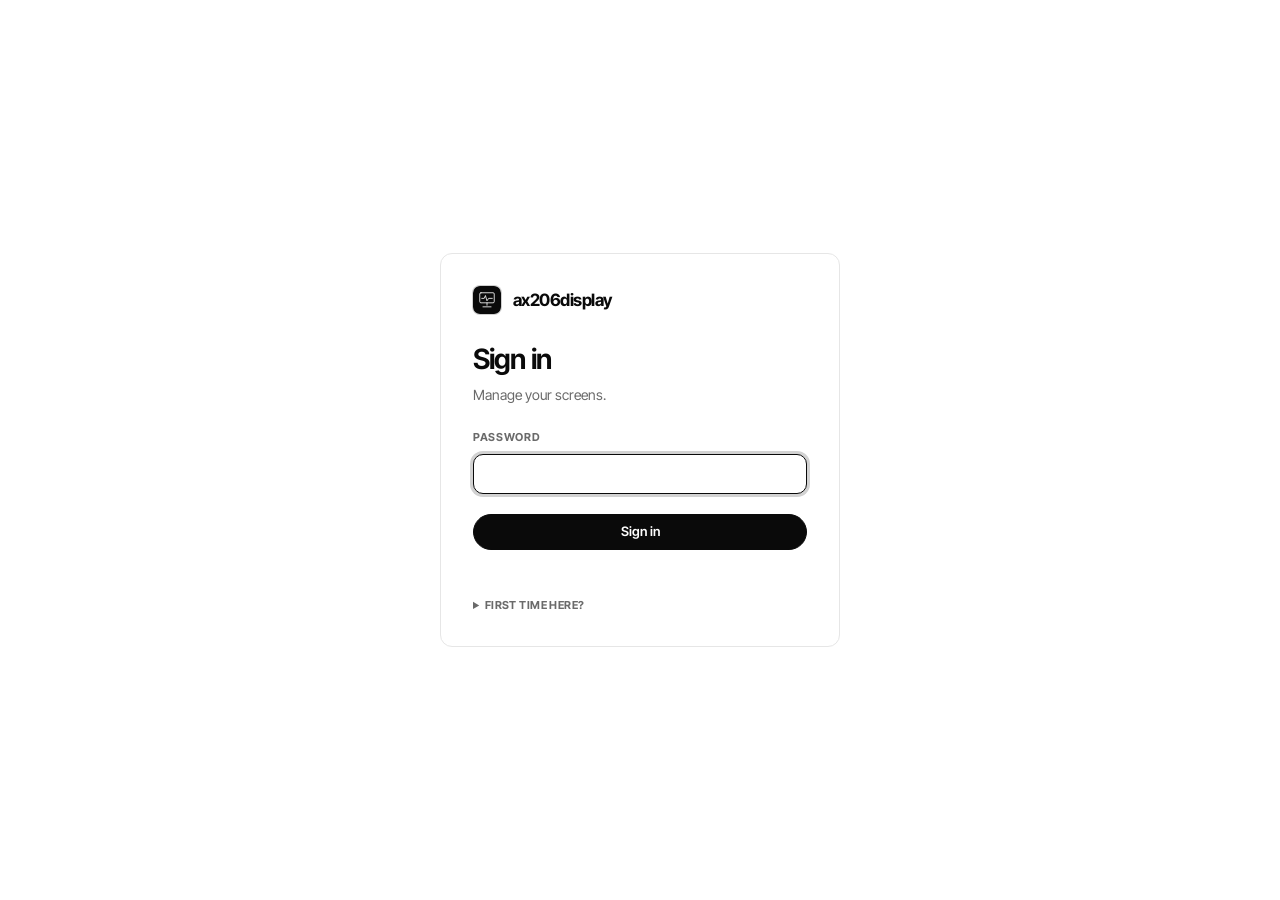
==== commit 046f9417: "Web UI: new app icon, and show it beside the title Replace the favicon, PWA icons (any, maskable) an" ====
--- a/src/Ax206Display.Server/wwwroot/index.html
+++ b/src/Ax206Display.Server/wwwroot/index.html
@@ -6,6 +6,11 @@
   <meta name="color-scheme" content="light dark">
   <title>AX206 Display</title>
   <link rel="icon" href="icon.svg" type="image/svg+xml">
+  <link rel="apple-touch-icon" href="icons/apple-touch-icon.png">
+  <link rel="manifest" href="manifest.webmanifest">
+  <meta name="theme-color" content="#ffffff">
+  <meta name="mobile-web-app-capable" content="yes">
+  <meta name="apple-mobile-web-app-title" content="AX206">
   <script src="theme.js"></script>
   <link rel="stylesheet" href="ds.css">
   <link rel="stylesheet" href="app.css">
@@ -14,7 +19,7 @@
 <body>
   <div id="login" class="login" hidden>
     <form id="login-form" class="card login-card">
-      <span class="brand">ax206display</span>
+      <span class="brand"><img class="brand-mark" src="icon.svg" alt="" width="28" height="28">ax206display</span>
       <h1>Sign in</h1>
       <p class="muted">Manage your screens.</p>
       <div class="field">
@@ -35,7 +40,7 @@
 
   <div id="app" class="shell" hidden>
     <aside class="rail">
-      <span class="brand">ax206display</span>
+      <span class="brand"><img class="brand-mark" src="icon.svg" alt="" width="28" height="28">ax206display</span>
       <nav class="nav" aria-label="Sections">
         <button type="button" data-view="displays" class="tab active" data-active="true">Displays</button>
         <button type="button" data-view="integrations" class="tab" data-active="false">Integrations</button>
--- a/src/Ax206Display.Server/wwwroot/app.css
+++ b/src/Ax206Display.Server/wwwroot/app.css
@@ -17,7 +17,8 @@
 .error { color: var(--danger); min-height: 1.2em; margin-top: var(--space-md); font-size: 13px; }
 .empty { color: var(--muted); font-size: 13px; margin: var(--space-lg) 0; }
 .lead { max-width: var(--measure); margin-bottom: var(--space-2xl); }
-.brand { font-weight: 700; font-size: 17px; letter-spacing: var(--tracking-tight); display: block; }
+.brand { font-weight: 700; font-size: 17px; letter-spacing: var(--tracking-tight); display: flex; align-items: center; gap: var(--space-md); }
+.brand-mark { width: 28px; height: 28px; flex: none; border-radius: 7px; box-shadow: 0 0 0 1px var(--line-strong); }
 
 /* ---------------------------------------------------------------- controls */
 
